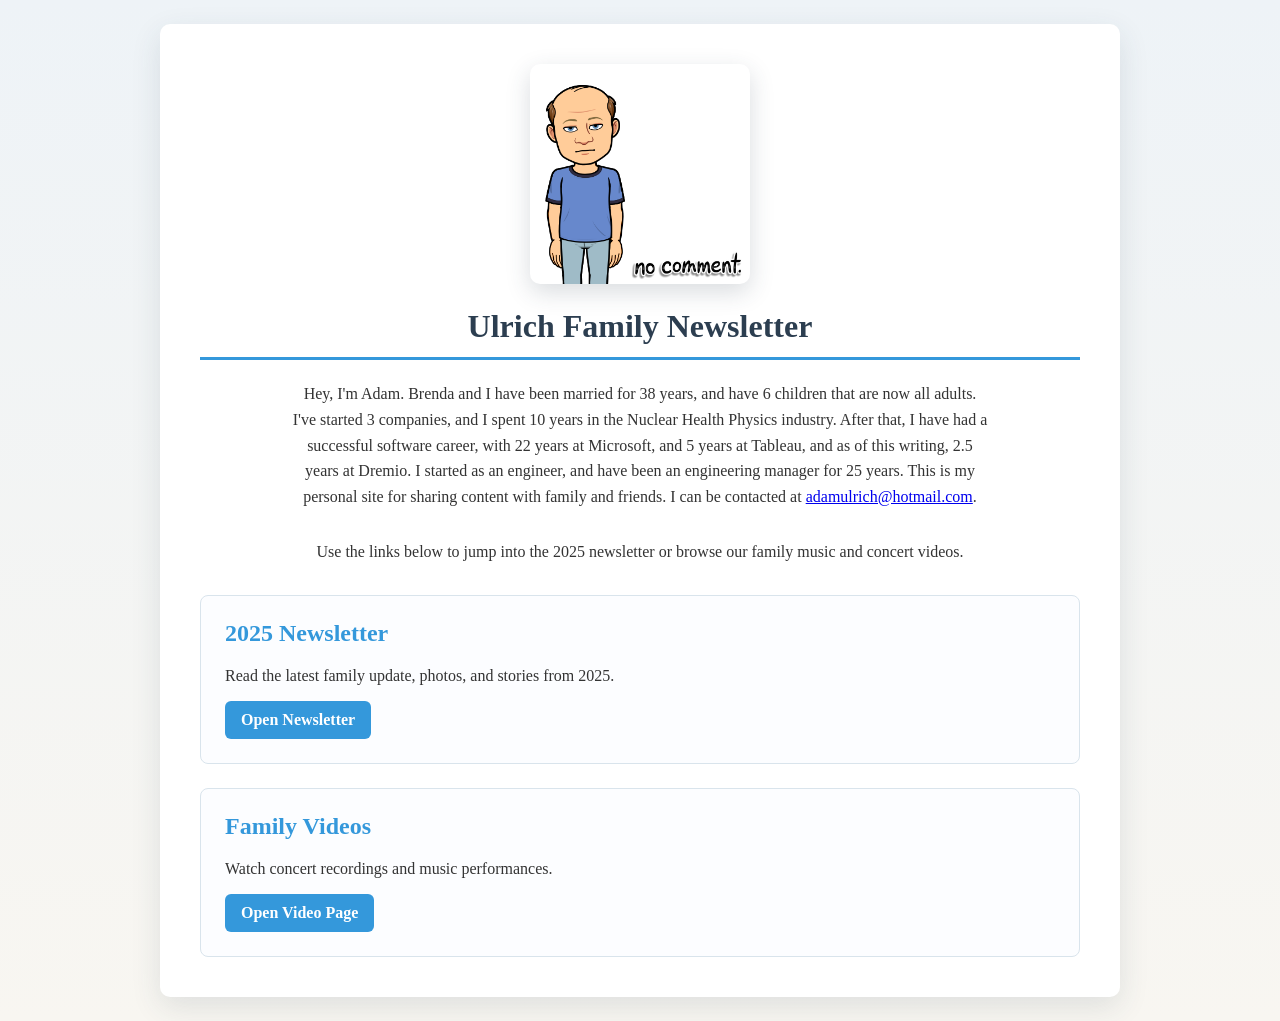
==== index.html @ 20584c24 "add index page, updates" ====
<!DOCTYPE html>
<html lang="en">

<head>
    <meta charset="UTF-8">
    <meta name="viewport" content="width=device-width, initial-scale=1.0">
    <title>Ulrich Family Newsletter</title>
    <link rel="stylesheet" href="styles/site.css">
</head>

<body>
    <div class="page">
        <img class="profile-photo" src="images/AdamU.png" alt="Adam Ulrich">
        <h1>Ulrich Family Newsletter</h1>
        <p class="intro">Hey, I'm Adam. Brenda and I have been married for 38 years, and have 6 children that are now all adults. I've started 3 companies, and I spent 10 years in the Nuclear Health Physics industry. After that, I have had a successful software career, with 22 years at Microsoft, and 5 years at Tableau, and as of this writing, 2.5 years at Dremio. I started as an engineer, and have been an engineering manager for 25 years. This is my personal site for sharing content with family and friends. I can be contacted at <a href="mailto:adamulrich@hotmail.com">adamulrich@hotmail.com</a>.</p>
        <p class="intro">Use the links below to jump into the 2025 newsletter or browse our family music and concert videos.</p>

        <div class="link-grid">
            <section class="link-card">
                <h2>2025 Newsletter</h2>
                <p>Read the latest family update, photos, and stories from 2025.</p>
                <div class="actions">
                    <a class="button-link" href="2025/">Open Newsletter</a>
                </div>
            </section>

            <section class="link-card">
                <h2>Family Videos</h2>
                <p>Watch concert recordings and music performances.</p>
                <div class="actions">
                    <a class="button-link" href="videos.html">Open Video Page</a>
                </div>
            </section>
        </div>
    </div>
</body>

</html>
---- styles/site.css ----
body {
    font-family: Georgia, serif;
    max-width: 960px;
    margin: 0 auto;
    padding: 24px;
    background: linear-gradient(180deg, #eef3f7 0%, #f8f6f1 100%);
    color: #333;
}

.page {
    background-color: #fff;
    padding: 40px;
    border-radius: 10px;
    box-shadow: 0 10px 30px rgba(44, 62, 80, 0.12);
}

.profile-photo {
    width: 220px;
    max-width: 100%;
    height: auto;
    display: block;
    margin: 0 auto 24px;
    border-radius: 10px;
    box-shadow: 0 8px 24px rgba(44, 62, 80, 0.18);
}

h1 {
    text-align: center;
    color: #2c3e50;
    border-bottom: 3px solid #3498db;
    padding-bottom: 12px;
    margin-top: 0;
}

.intro {
    text-align: center;
    margin: 0 auto 30px;
    max-width: 700px;
    line-height: 1.6;
}

.link-grid,
.video-list {
    display: grid;
    gap: 24px;
}

.link-card,
.video-card {
    border: 1px solid #d9e4ec;
    border-radius: 8px;
    padding: 24px;
    background-color: #fcfdff;
}

.link-card h2,
.video-card h2 {
    margin-top: 0;
    color: #3498db;
}

.actions {
    display: flex;
    flex-wrap: wrap;
    gap: 12px;
    margin-top: 16px;
}

.button-link {
    display: inline-block;
    padding: 10px 16px;
    border-radius: 6px;
    background-color: #3498db;
    color: #fff;
    text-decoration: none;
    font-weight: bold;
}

.button-link.secondary {
    background-color: #eef6fc;
    color: #2c3e50;
    border: 1px solid #c7dcef;
}

.video-card video {
    width: 100%;
    max-width: 720px;
    height: auto;
    display: block;
    margin: 16px auto 0;
    border-radius: 6px;
    background-color: #111;
}

.back-link {
    display: inline-block;
    margin-bottom: 24px;
    color: #2c3e50;
    text-decoration: none;
}

.back-link:hover,
.button-link:hover {
    opacity: 0.92;
}

@media (max-width: 720px) {
    body {
        padding: 12px;
    }

    .page {
        padding: 24px;
    }
}
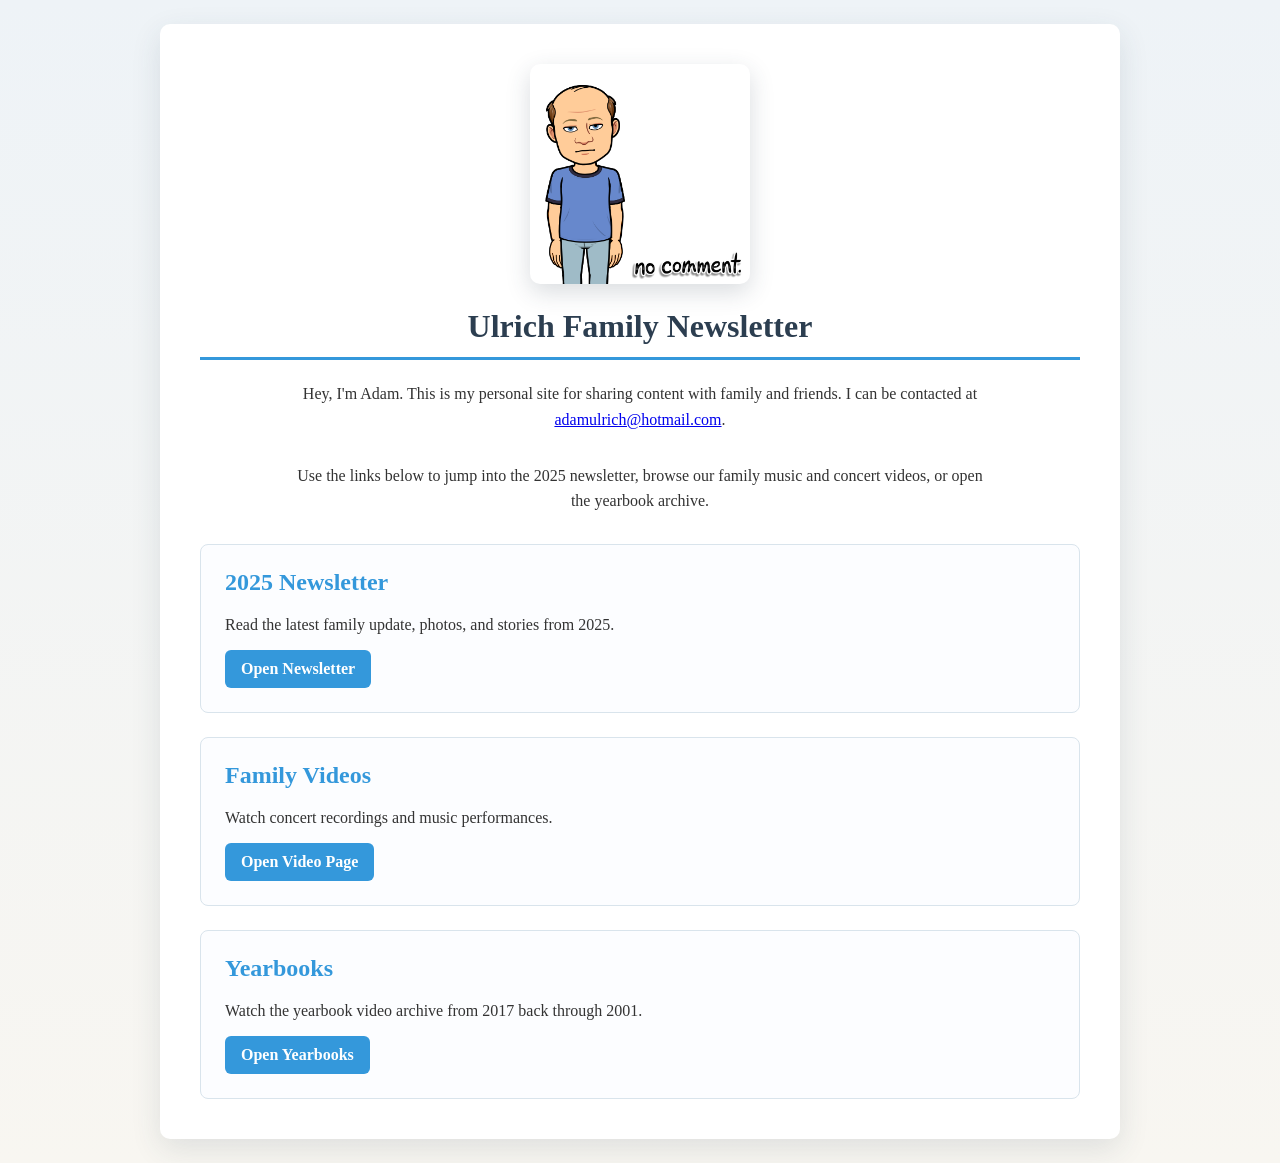
==== commit fd779fb9: "yearbook updates" ====
--- a/index.html
+++ b/index.html
@@ -12,8 +12,10 @@
     <div class="page">
         <img class="profile-photo" src="images/AdamU.png" alt="Adam Ulrich">
         <h1>Ulrich Family Newsletter</h1>
-        <p class="intro">Hey, I'm Adam. Brenda and I have been married for 38 years, and have 6 children that are now all adults. I've started 3 companies, and I spent 10 years in the Nuclear Health Physics industry. After that, I have had a successful software career, with 22 years at Microsoft, and 5 years at Tableau, and as of this writing, 2.5 years at Dremio. I started as an engineer, and have been an engineering manager for 25 years. This is my personal site for sharing content with family and friends. I can be contacted at <a href="mailto:adamulrich@hotmail.com">adamulrich@hotmail.com</a>.</p>
-        <p class="intro">Use the links below to jump into the 2025 newsletter or browse our family music and concert videos.</p>
+        <p class="intro">Hey, I'm Adam. This is my personal site for sharing content with family and friends. I can be contacted at <a
+                href="mailto:adamulrich@hotmail.com">adamulrich@hotmail.com</a>.</p>
+        <p class="intro">Use the links below to jump into the 2025 newsletter, browse our family music and concert
+            videos, or open the yearbook archive.</p>
 
         <div class="link-grid">
             <section class="link-card">
@@ -31,8 +33,16 @@
                     <a class="button-link" href="videos.html">Open Video Page</a>
                 </div>
             </section>
+
+            <section class="link-card">
+                <h2>Yearbooks</h2>
+                <p>Watch the yearbook video archive from 2017 back through 2001.</p>
+                <div class="actions">
+                    <a class="button-link" href="yearbooks.html">Open Yearbooks</a>
+                </div>
+            </section>
         </div>
     </div>
 </body>
 
-</html>
+</html>
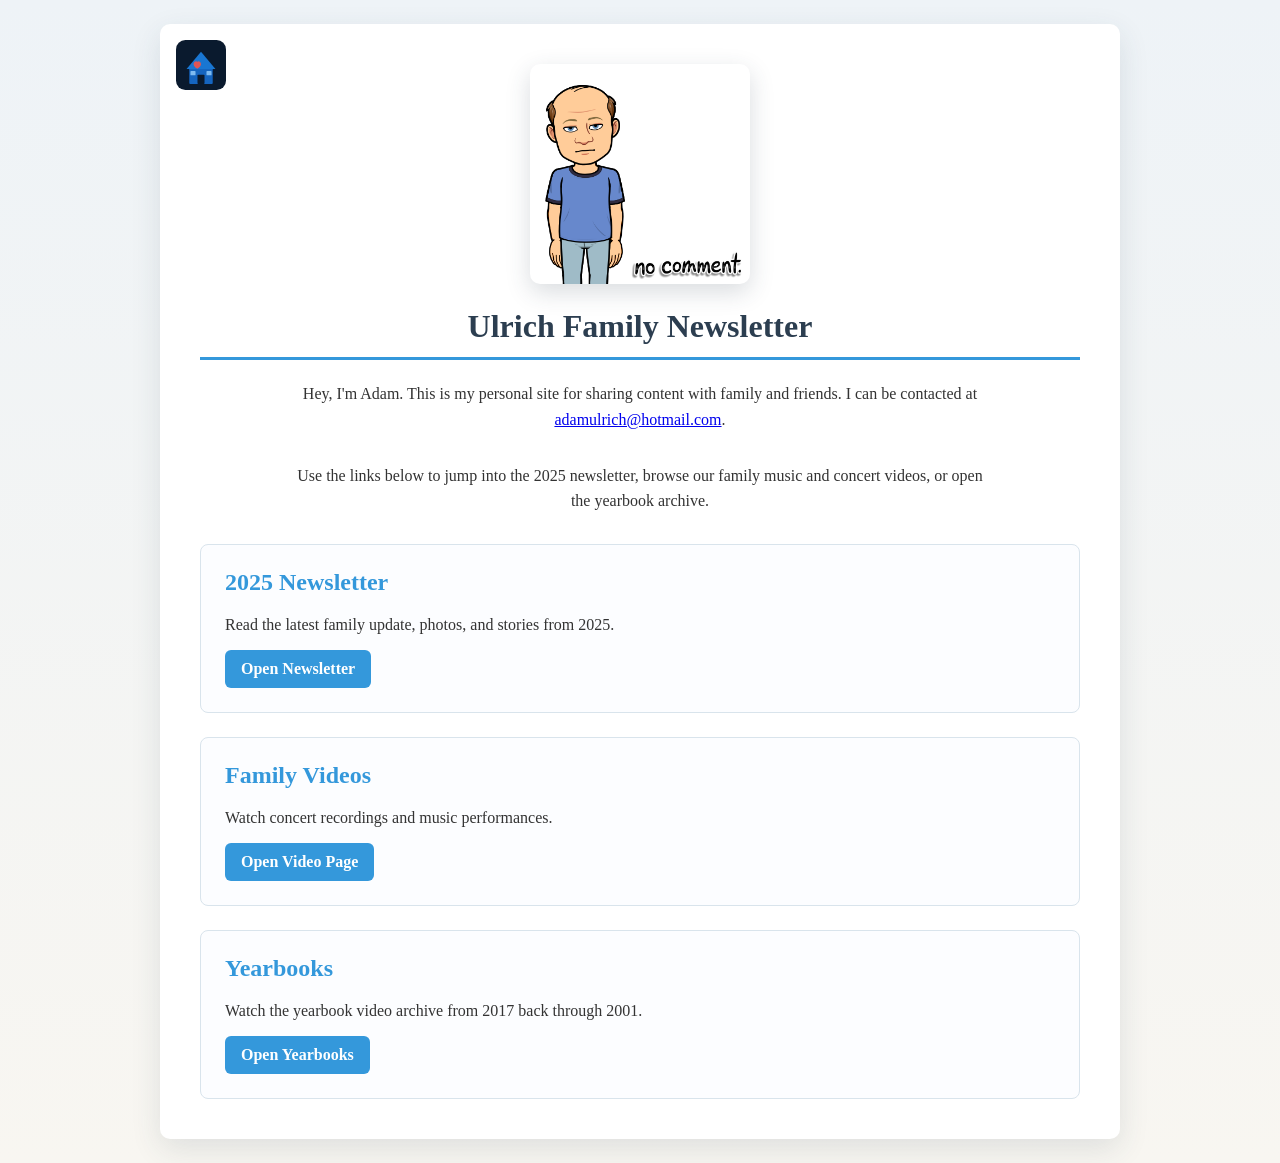
==== commit dbb08a10: "updating icon adding nav buttons" ====
--- a/index.html
+++ b/index.html
@@ -5,11 +5,13 @@
     <meta charset="UTF-8">
     <meta name="viewport" content="width=device-width, initial-scale=1.0">
     <title>Ulrich Family Newsletter</title>
+    <link rel="icon" type="image/svg+xml" href="favicon.svg">
     <link rel="stylesheet" href="styles/site.css">
 </head>
 
 <body>
     <div class="page">
+        <img class="site-logo" src="favicon.svg" alt="Ulrich Family logo">
         <img class="profile-photo" src="images/AdamU.png" alt="Adam Ulrich">
         <h1>Ulrich Family Newsletter</h1>
         <p class="intro">Hey, I'm Adam. This is my personal site for sharing content with family and friends. I can be contacted at <a
--- a/styles/site.css
+++ b/styles/site.css
@@ -8,10 +8,19 @@
 }
 
 .page {
+    position: relative;
     background-color: #fff;
     padding: 40px;
     border-radius: 10px;
     box-shadow: 0 10px 30px rgba(44, 62, 80, 0.12);
+}
+
+.site-logo {
+    position: absolute;
+    top: 16px;
+    left: 16px;
+    width: 50px;
+    height: 50px;
 }
 
 .profile-photo {
@@ -94,9 +103,13 @@
 
 .back-link {
     display: inline-block;
-    margin-bottom: 24px;
-    color: #2c3e50;
+    margin: 0 0 24px 56px;
+    padding: 8px 16px;
+    background-color: #3498db;
+    color: #fff;
     text-decoration: none;
+    border-radius: 4px;
+    font-weight: bold;
 }
 
 .back-link:hover,
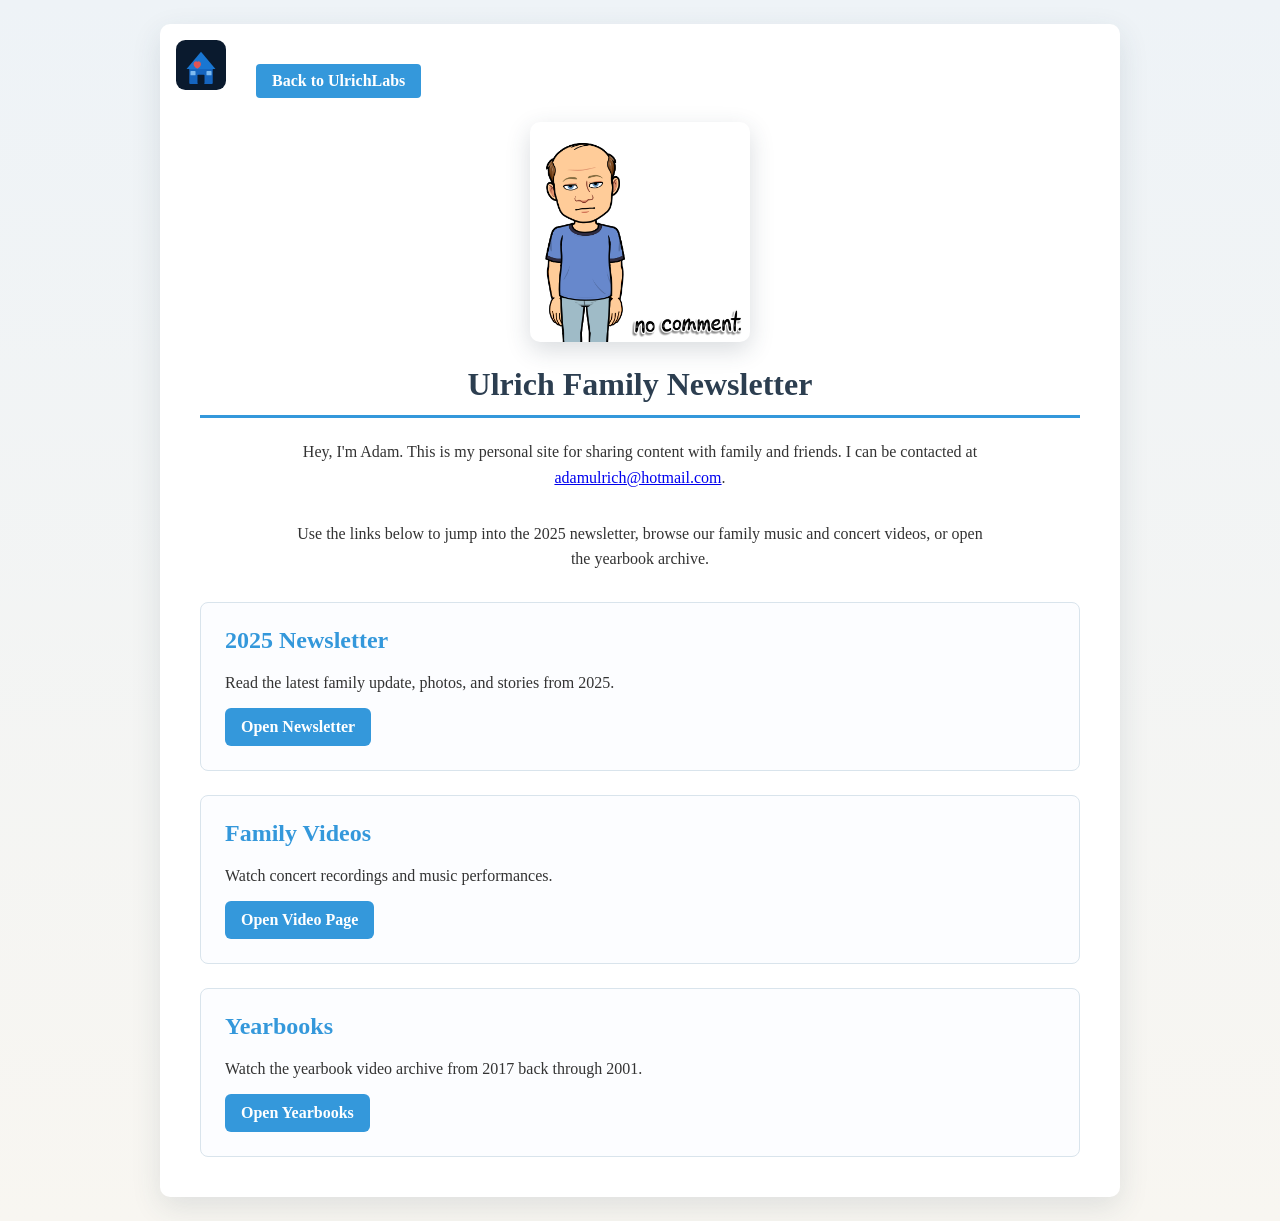
==== commit 85e8d6d6: "updates" ====
--- a/index.html
+++ b/index.html
@@ -12,6 +12,7 @@
 <body>
     <div class="page">
         <img class="site-logo" src="favicon.svg" alt="Ulrich Family logo">
+        <a class="back-link" href="https://www.ulrichlabs.dev">Back to UlrichLabs</a>
         <img class="profile-photo" src="images/AdamU.png" alt="Adam Ulrich">
         <h1>Ulrich Family Newsletter</h1>
         <p class="intro">Hey, I'm Adam. This is my personal site for sharing content with family and friends. I can be contacted at <a
